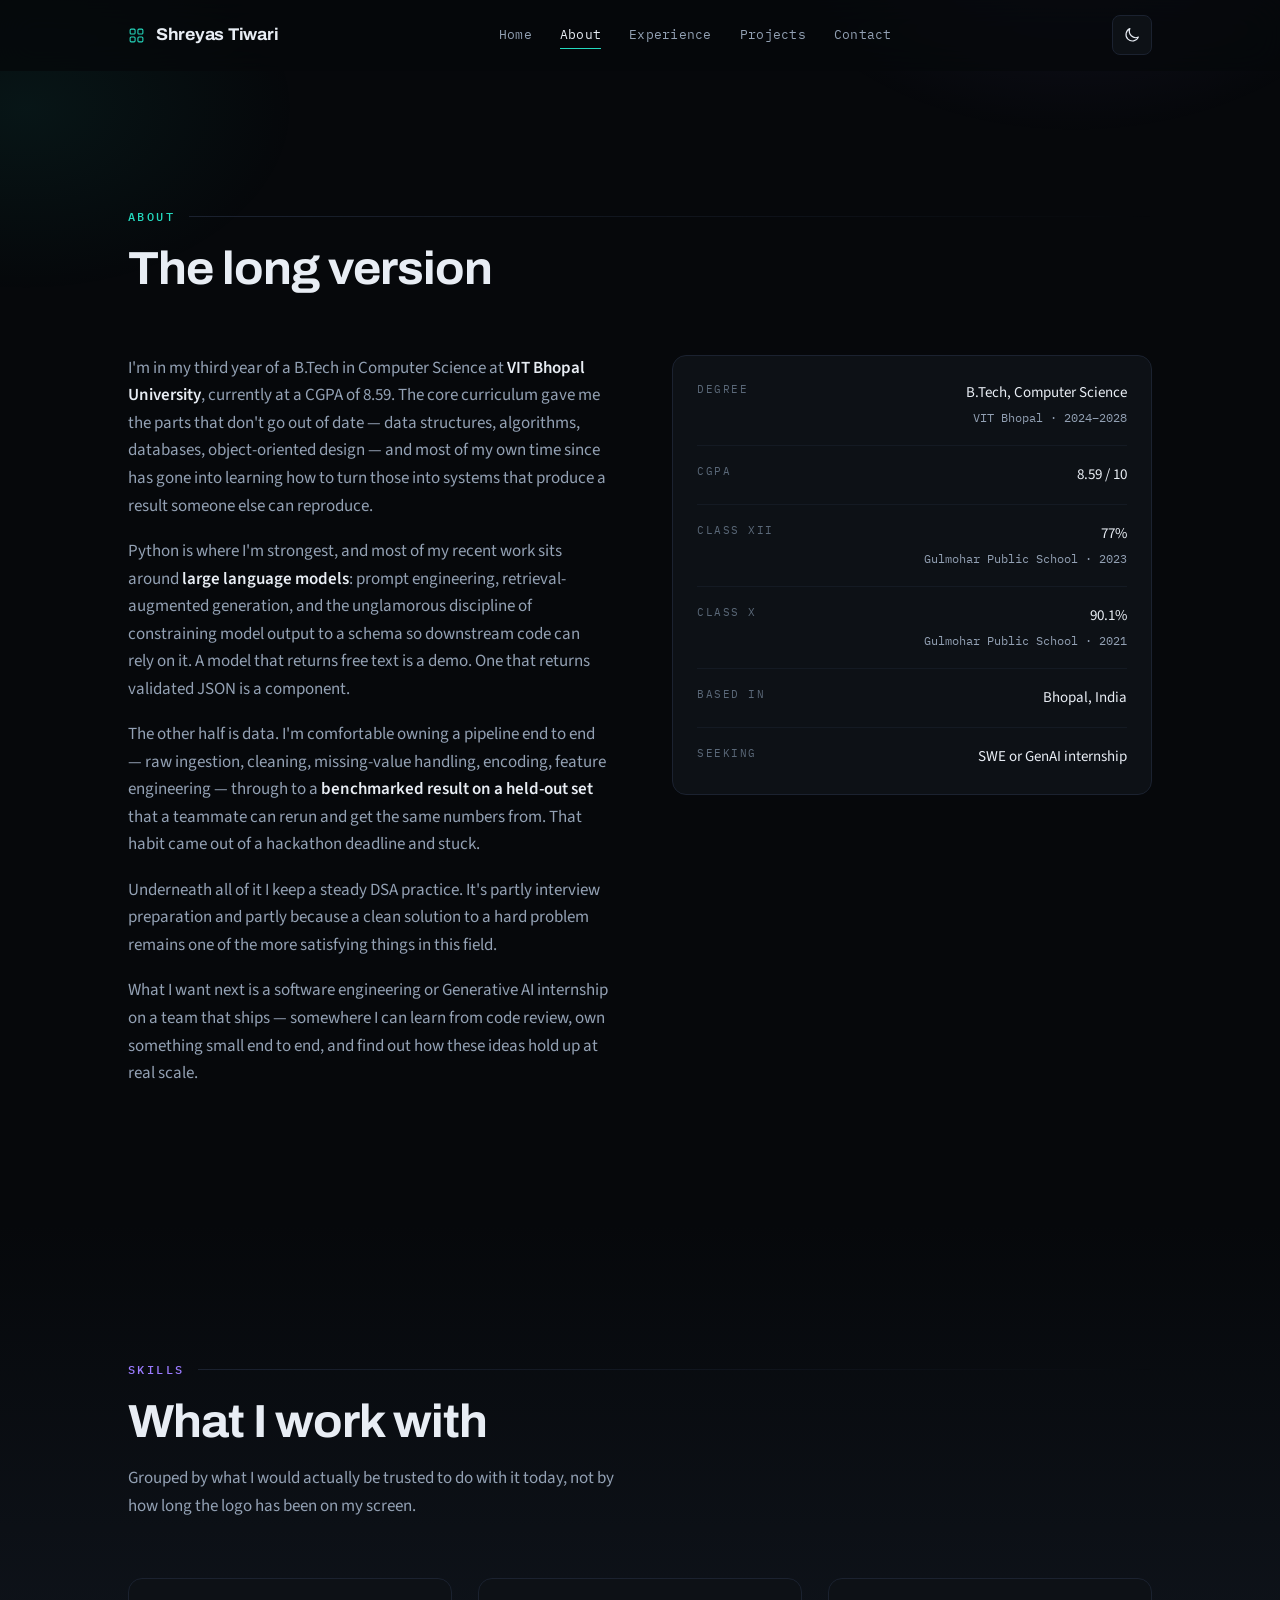
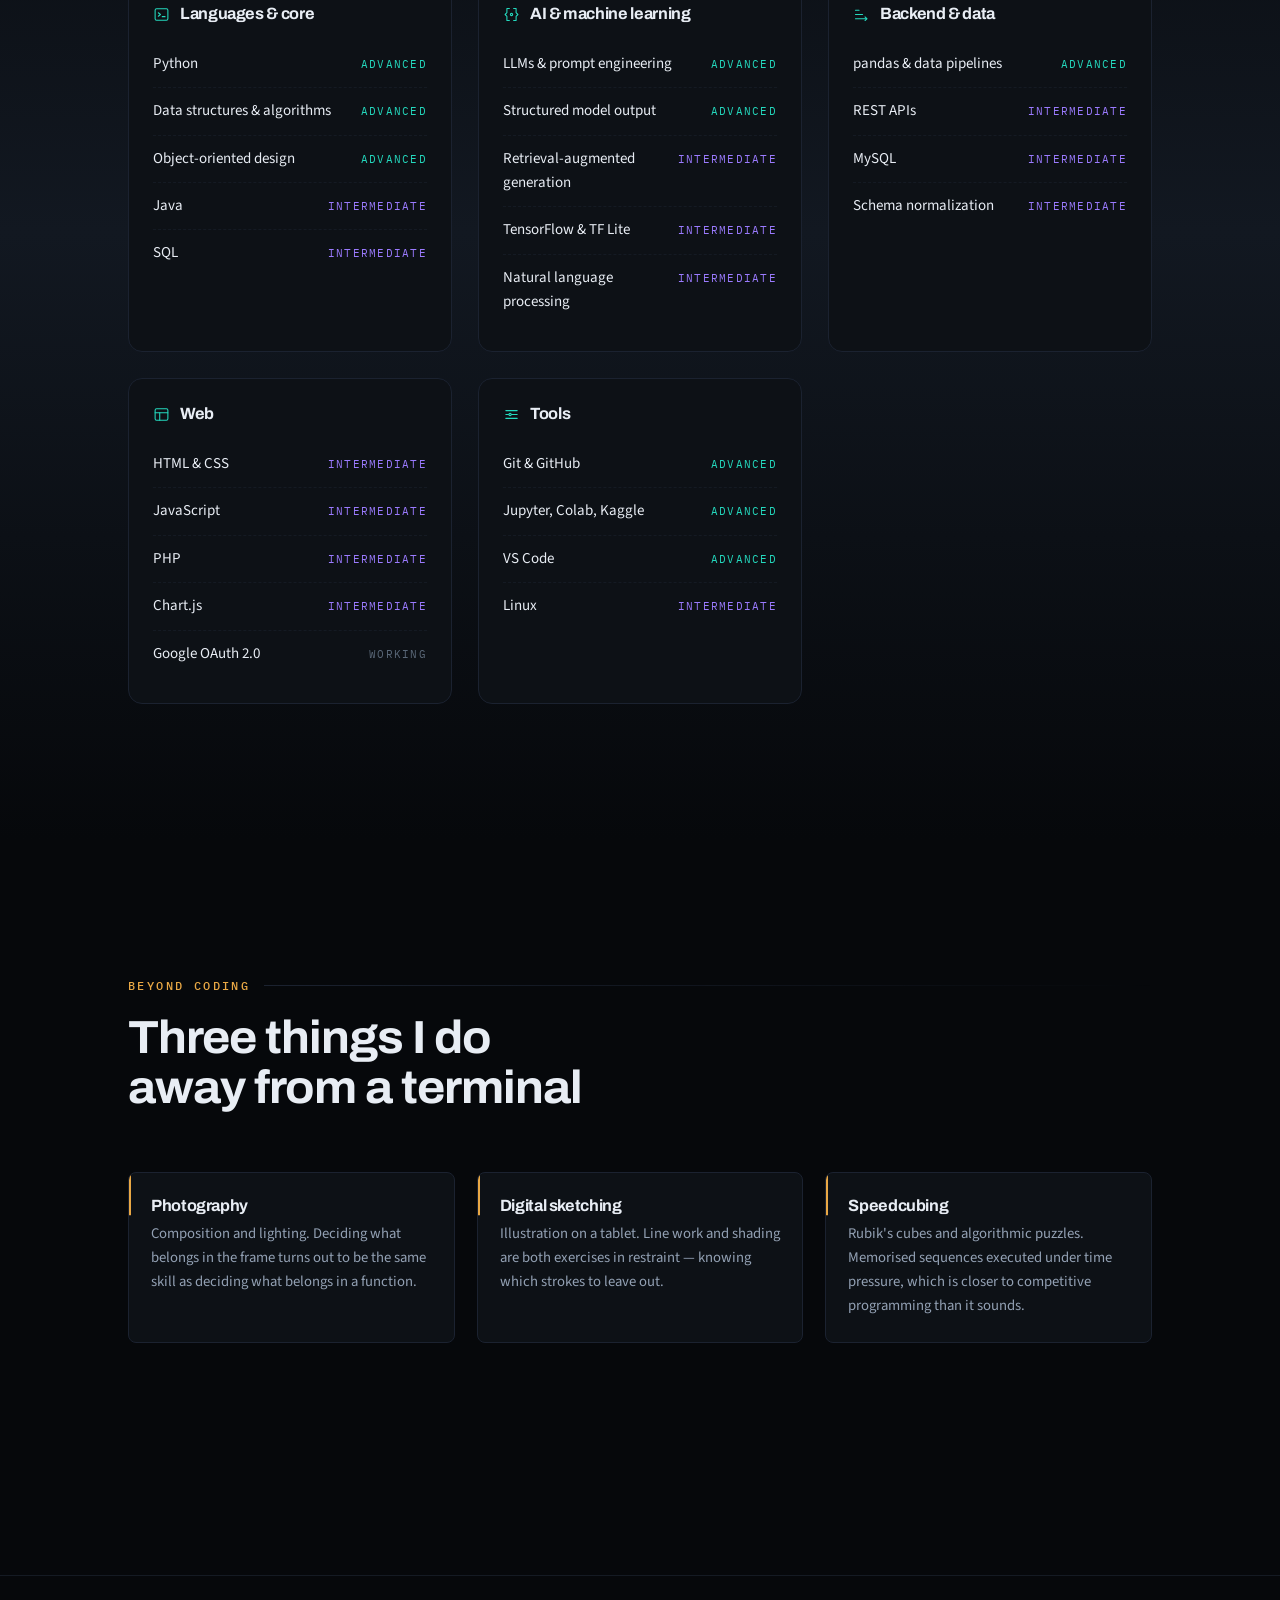
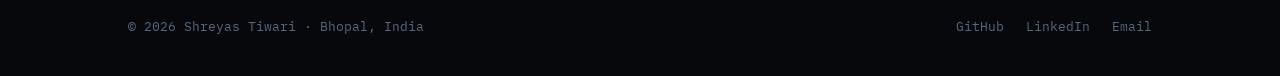
==== about.html @ 002e0f3b "Add files via upload" ====
<!DOCTYPE html>
<html lang="en">
<head>
<meta charset="UTF-8">
<meta name="viewport" content="width=device-width, initial-scale=1.0">
<title>About &mdash; Shreyas Tiwari</title>
<meta name="description" content="Shreyas Tiwari's academic background, technical skills across Python, Generative AI, backend and data work, and the things he does away from a keyboard.">
<meta name="theme-color" content="#06080B">
<script>(function(){try{var t=localStorage.getItem('theme');document.documentElement.setAttribute('data-theme',t==='light'?'light':'dark');}catch(e){document.documentElement.setAttribute('data-theme','dark');}})();</script>
<link rel="preconnect" href="https://fonts.googleapis.com">
<link rel="preconnect" href="https://fonts.gstatic.com" crossorigin>
<link href="https://fonts.googleapis.com/css2?family=Archivo:wdth,wght@75..112,500..700&family=IBM+Plex+Mono:wght@400;500&family=Source+Sans+3:wght@400;600&display=swap" rel="stylesheet">
<link rel="stylesheet" href="style.css">
</head>
<body>
<a class="skip" href="#main">Skip to content</a>
<svg class="sprite" aria-hidden="true" focusable="false">
  <symbol id="sym-mark" viewBox="0 0 24 24"><rect x="3" y="3" width="7" height="7" rx="1.5"/><rect x="14" y="3" width="7" height="7" rx="1.5"/><rect x="3" y="14" width="7" height="7" rx="1.5"/><rect x="14" y="14" width="7" height="7" rx="1.5"/></symbol>
  <symbol id="sym-moon" viewBox="0 0 24 24"><path d="M20.5 14.8A8.6 8.6 0 0 1 9.2 3.5a8.6 8.6 0 1 0 11.3 11.3z"/></symbol>
  <symbol id="sym-sun" viewBox="0 0 24 24"><circle cx="12" cy="12" r="4.2"/><path d="M12 2.6v2.2M12 19.2v2.2M2.6 12h2.2M19.2 12h2.2M5.4 5.4l1.6 1.6M17 17l1.6 1.6M18.6 5.4L17 7M7 17l-1.6 1.6"/></symbol>
  <symbol id="sym-model" viewBox="0 0 24 24"><path d="M9 3.5H5.5v6l-2.5 2.5 2.5 2.5v6H9"/><path d="M15 3.5h3.5v6l2.5 2.5-2.5 2.5v6H15"/><circle cx="12" cy="12" r="1.6"/></symbol>
  <symbol id="sym-pipeline" viewBox="0 0 24 24"><path d="M3.5 6h5"/><path d="M3.5 12h10"/><path d="M3.5 18h16"/><path d="M17 15.5l2.5 2.5-2.5 2.5"/></symbol>
  <symbol id="sym-schema" viewBox="0 0 24 24"><rect x="3" y="4" width="18" height="16" rx="2"/><path d="M3 9.5h18"/><path d="M9.5 9.5V20"/></symbol>
  <symbol id="sym-terminal" viewBox="0 0 24 24"><rect x="3" y="4" width="18" height="16" rx="2"/><path d="M7.5 9.5l3 2.5-3 2.5"/><path d="M13 15h4"/></symbol>
  <symbol id="sym-braces" viewBox="0 0 24 24"><path d="M4 12h4"/><path d="M12 12h8"/><circle cx="10" cy="12" r="1.6"/><path d="M4 6.5h16"/><path d="M4 17.5h16"/></symbol>
</svg>

<header class="site-head">
  <div class="wrap head-inner">
    <a class="brand" href="index.html"><svg class="glyph"><use href="#sym-mark"/></svg>Shreyas Tiwari</a>
    <nav class="site-nav" id="primary-nav" aria-label="Primary">
      <ul class="nav-list">
        <li><a href="index.html">Home</a></li>
        <li><a href="about.html" aria-current="page">About</a></li>
        <li><a href="experience.html">Experience</a></li>
        <li><a href="projects.html">Projects</a></li>
        <li><a href="contact.html">Contact</a></li>
      </ul>
    </nav>
    <div class="head-actions">
      <button class="icon-btn theme-toggle" type="button" aria-label="Switch to light theme" aria-pressed="false">
        <svg class="glyph icon-moon"><use href="#sym-moon"/></svg>
        <svg class="glyph icon-sun"><use href="#sym-sun"/></svg>
      </button>
      <button class="icon-btn nav-toggle" type="button" aria-expanded="false" aria-controls="primary-nav" aria-label="Open menu">
        <span></span><span></span><span></span>
      </button>
    </div>
  </div>
</header>

<main id="main">

  <section class="band">
    <div class="wrap">
      <div class="band-head">
        <p class="eyebrow hero-fade" style="--d: 0.05s">About</p>
        <h2 class="band-title"><span class="line-mask"><span>The long version</span></span></h2>
      </div>

      <div class="prose">
        <div class="hero-fade" style="--d: 0.35s">
          <p>I'm in my third year of a B.Tech in Computer Science at <b>VIT Bhopal University</b>, currently at a CGPA of 8.59. The core curriculum gave me the parts that don't go out of date &mdash; data structures, algorithms, databases, object-oriented design &mdash; and most of my own time since has gone into learning how to turn those into systems that produce a result someone else can reproduce.</p>
          <p>Python is where I'm strongest, and most of my recent work sits around <b>large language models</b>: prompt engineering, retrieval-augmented generation, and the unglamorous discipline of constraining model output to a schema so downstream code can rely on it. A model that returns free text is a demo. One that returns validated JSON is a component.</p>
          <p>The other half is data. I'm comfortable owning a pipeline end to end &mdash; raw ingestion, cleaning, missing-value handling, encoding, feature engineering &mdash; through to a <b>benchmarked result on a held-out set</b> that a teammate can rerun and get the same numbers from. That habit came out of a hackathon deadline and stuck.</p>
          <p>Underneath all of it I keep a steady DSA practice. It's partly interview preparation and partly because a clean solution to a hard problem remains one of the more satisfying things in this field.</p>
          <p>What I want next is a software engineering or Generative AI internship on a team that ships &mdash; somewhere I can learn from code review, own something small end to end, and find out how these ideas hold up at real scale.</p>
        </div>

        <ul class="facts reveal" data-delay="120">
          <li><span class="k">Degree</span><span class="v">B.Tech, Computer Science<small>VIT Bhopal &middot; 2024&ndash;2028</small></span></li>
          <li><span class="k">CGPA</span><span class="v">8.59 / 10</span></li>
          <li><span class="k">Class XII</span><span class="v">77%<small>Gulmohar Public School &middot; 2023</small></span></li>
          <li><span class="k">Class X</span><span class="v">90.1%<small>Gulmohar Public School &middot; 2021</small></span></li>
          <li><span class="k">Based in</span><span class="v">Bhopal, India</span></li>
          <li><span class="k">Seeking</span><span class="v">SWE or GenAI internship</span></li>
        </ul>
      </div>
    </div>
  </section>

  <section class="band-alt">
    <div class="wrap">
      <div class="band-head reveal">
        <p class="eyebrow eyebrow--pulse">Skills</p>
        <h2 class="band-title">What I work with</h2>
        <p class="band-sub">Grouped by what I would actually be trusted to do with it today, not by how long the logo has been on my screen.</p>
      </div>

      <div class="skill-set">
        <div class="skill-col reveal">
          <h3><svg class="glyph"><use href="#sym-terminal"/></svg>Languages &amp; core</h3>
          <ul>
            <li>Python <span class="level">Advanced</span></li>
            <li>Data structures &amp; algorithms <span class="level">Advanced</span></li>
            <li>Object-oriented design <span class="level">Advanced</span></li>
            <li>Java <span class="level level-mid">Intermediate</span></li>
            <li>SQL <span class="level level-mid">Intermediate</span></li>
          </ul>
        </div>

        <div class="skill-col reveal" data-delay="90">
          <h3><svg class="glyph"><use href="#sym-model"/></svg>AI &amp; machine learning</h3>
          <ul>
            <li>LLMs &amp; prompt engineering <span class="level">Advanced</span></li>
            <li>Structured model output <span class="level">Advanced</span></li>
            <li>Retrieval-augmented generation <span class="level level-mid">Intermediate</span></li>
            <li>TensorFlow &amp; TF Lite <span class="level level-mid">Intermediate</span></li>
            <li>Natural language processing <span class="level level-mid">Intermediate</span></li>
          </ul>
        </div>

        <div class="skill-col reveal" data-delay="180">
          <h3><svg class="glyph"><use href="#sym-pipeline"/></svg>Backend &amp; data</h3>
          <ul>
            <li>pandas &amp; data pipelines <span class="level">Advanced</span></li>
            <li>REST APIs <span class="level level-mid">Intermediate</span></li>
            <li>MySQL <span class="level level-mid">Intermediate</span></li>
            <li>Schema normalization <span class="level level-mid">Intermediate</span></li>
          </ul>
        </div>

        <div class="skill-col reveal" data-delay="270">
          <h3><svg class="glyph"><use href="#sym-schema"/></svg>Web</h3>
          <ul>
            <li>HTML &amp; CSS <span class="level level-mid">Intermediate</span></li>
            <li>JavaScript <span class="level level-mid">Intermediate</span></li>
            <li>PHP <span class="level level-mid">Intermediate</span></li>
            <li>Chart.js <span class="level level-mid">Intermediate</span></li>
            <li>Google OAuth 2.0 <span class="level level-low">Working</span></li>
          </ul>
        </div>

        <div class="skill-col reveal" data-delay="360">
          <h3><svg class="glyph"><use href="#sym-braces"/></svg>Tools</h3>
          <ul>
            <li>Git &amp; GitHub <span class="level">Advanced</span></li>
            <li>Jupyter, Colab, Kaggle <span class="level">Advanced</span></li>
            <li>VS Code <span class="level">Advanced</span></li>
            <li>Linux <span class="level level-mid">Intermediate</span></li>
          </ul>
        </div>
      </div>
    </div>
  </section>

  <section class="band">
    <div class="wrap">
      <div class="band-head reveal">
        <p class="eyebrow eyebrow--ember">Beyond coding</p>
        <h2 class="band-title">Three things I do<br>away from a terminal</h2>
      </div>

      <div class="interests">
        <div class="interest reveal">
          <h3>Photography</h3>
          <p>Composition and lighting. Deciding what belongs in the frame turns out to be the same skill as deciding what belongs in a function.</p>
        </div>
        <div class="interest reveal" data-delay="80">
          <h3>Digital sketching</h3>
          <p>Illustration on a tablet. Line work and shading are both exercises in restraint &mdash; knowing which strokes to leave out.</p>
        </div>
        <div class="interest reveal" data-delay="160">
          <h3>Speedcubing</h3>
          <p>Rubik's cubes and algorithmic puzzles. Memorised sequences executed under time pressure, which is closer to competitive programming than it sounds.</p>
        </div>
      </div>
    </div>
  </section>

</main>

<footer class="site-foot">
  <div class="wrap foot-inner">
    <p>&copy; <span data-year>2026</span> Shreyas Tiwari &middot; Bhopal, India</p>
    <div class="foot-links">
      <a href="https://github.com/Shreyas310805" target="_blank" rel="noopener">GitHub</a>
      <a href="https://www.linkedin.com/in/shreyas-tiwari-ba2aa6340" target="_blank" rel="noopener">LinkedIn</a>
      <a href="mailto:shreyastiwari0531@gmail.com">Email</a>
    </div>
  </div>
</footer>

<script src="script.js"></script>
</body>
</html>
---- style.css ----
/* ============================================================
   Shreyas Tiwari — portfolio
   Type:  Archivo (display) / Source Sans 3 (body) / IBM Plex Mono (utility)
   Theme: dark by default, light via [data-theme="light"]
   ============================================================ */

:root,
[data-theme="dark"] {
  color-scheme: dark;

  --ink: #06080B;
  --surface: #0D1116;
  --surface-2: #121821;
  --line: #1B2230;
  --line-soft: #141A23;
  --mist: #93A1B4;
  --dim: #5A6878;
  --paper: #E8EDF4;

  --signal: #24D9BE;
  --pulse: #9B7BFF;
  --ember: #E9A845;

  --on-signal: #03110E;
  --head-bg: rgba(6, 8, 11, 0.76);
  --head-bg-solid: rgba(6, 8, 11, 0.93);
  --chip-bg: rgba(6, 8, 11, 0.5);
  --glow-a: rgba(155, 123, 255, 0.10);
  --glow-b: rgba(36, 217, 190, 0.065);
  --sheen: rgba(255, 255, 255, 0.42);
}

[data-theme="light"] {
  color-scheme: light;

  --ink: #F6F7F9;
  --surface: #FFFFFF;
  --surface-2: #EFF2F6;
  --line: #DCE1E9;
  --line-soft: #E7EBF1;
  --mist: #515C6B;
  --dim: #8B94A2;
  --paper: #0E141B;

  --signal: #0B8E7B;
  --pulse: #6242C9;
  --ember: #A8681A;

  --on-signal: #FFFFFF;
  --head-bg: rgba(246, 247, 249, 0.78);
  --head-bg-solid: rgba(246, 247, 249, 0.95);
  --chip-bg: rgba(255, 255, 255, 0.7);
  --glow-a: rgba(98, 66, 201, 0.055);
  --glow-b: rgba(11, 142, 123, 0.045);
  --sheen: rgba(255, 255, 255, 0.55);
}

:root {
  --display: 'Archivo', 'Helvetica Neue', Arial, sans-serif;
  --body: 'Source Sans 3', 'Segoe UI', system-ui, sans-serif;
  --mono: 'IBM Plex Mono', 'SF Mono', Consolas, monospace;

  --wrap: 1120px;
  --gutter: clamp(20px, 5vw, 48px);
  --radius: 14px;
  --radius-sm: 8px;
  --pad-block: clamp(76px, 11vw, 136px);
  --ease: cubic-bezier(0.22, 1, 0.36, 1);
  --ease-soft: cubic-bezier(0.4, 0, 0.2, 1);
}

*,
*::before,
*::after { box-sizing: border-box; }

html {
  scroll-behavior: smooth;
  -webkit-text-size-adjust: 100%;
}

body {
  margin: 0;
  background: var(--ink);
  color: var(--paper);
  font-family: var(--body);
  font-size: 17px;
  line-height: 1.62;
  -webkit-font-smoothing: antialiased;
  overflow-x: hidden;
  transition: background 0.5s var(--ease-soft), color 0.5s var(--ease-soft);
}

body::before {
  content: "";
  position: fixed;
  inset: 0;
  pointer-events: none;
  z-index: 0;
  background:
    radial-gradient(58ch 40ch at 84% -10%, var(--glow-a), transparent 70%),
    radial-gradient(50ch 34ch at 2% 12%, var(--glow-b), transparent 68%);
}

img { max-width: 100%; display: block; }
a { color: inherit; text-decoration: none; }
p { margin: 0; }
ul, ol { margin: 0; padding: 0; list-style: none; }

h1, h2, h3, h4 {
  font-family: var(--display);
  font-weight: 700;
  line-height: 1.08;
  letter-spacing: -0.022em;
  margin: 0;
}

:focus-visible {
  outline: 2px solid var(--signal);
  outline-offset: 3px;
  border-radius: 4px;
}

.sprite { position: absolute; width: 0; height: 0; overflow: hidden; }

.glyph {
  width: 1em;
  height: 1em;
  fill: none;
  stroke: currentColor;
  stroke-width: 1.5;
  stroke-linecap: round;
  stroke-linejoin: round;
  flex: none;
}

.wrap {
  width: 100%;
  max-width: var(--wrap);
  margin-inline: auto;
  padding-inline: var(--gutter);
  position: relative;
  z-index: 1;
}

.skip {
  position: absolute;
  left: -9999px;
  top: 0;
  background: var(--signal);
  color: var(--on-signal);
  padding: 10px 18px;
  font-family: var(--mono);
  font-size: 13px;
  z-index: 99;
}
.skip:focus { left: 12px; top: 12px; }

/* ---------- eyebrow ---------- */

.eyebrow {
  font-family: var(--mono);
  font-size: 12px;
  font-weight: 500;
  letter-spacing: 0.2em;
  text-transform: uppercase;
  color: var(--signal);
  display: flex;
  align-items: center;
  gap: 14px;
}

.eyebrow::after {
  content: "";
  height: 1px;
  flex: 1;
  background: linear-gradient(90deg, var(--line), transparent);
  transform: scaleX(0);
  transform-origin: left;
  transition: transform 1.1s var(--ease) 0.15s;
}

.seen .eyebrow::after,
.ready .eyebrow::after { transform: scaleX(1); }

.eyebrow--pulse { color: var(--pulse); }
.eyebrow--ember { color: var(--ember); }

/* ---------- header ---------- */

.site-head {
  position: sticky;
  top: 0;
  z-index: 40;
  background: var(--head-bg);
  backdrop-filter: blur(16px);
  border-bottom: 1px solid transparent;
  transition: border-color 0.45s var(--ease-soft), background 0.45s var(--ease-soft);
}

.head-stuck {
  border-bottom-color: var(--line-soft);
  background: var(--head-bg-solid);
}

.head-inner {
  display: flex;
  align-items: center;
  justify-content: space-between;
  min-height: 70px;
  gap: 18px;
}

.brand {
  font-family: var(--display);
  font-weight: 700;
  font-size: 17px;
  font-stretch: 104%;
  letter-spacing: -0.015em;
  display: flex;
  align-items: center;
  gap: 11px;
}

.brand .glyph {
  width: 17px;
  height: 17px;
  color: var(--signal);
  transition: transform 0.7s var(--ease);
}

.brand:hover .glyph { transform: rotate(90deg); }

.head-actions { display: flex; align-items: center; gap: 10px; }

.nav-list { display: flex; align-items: center; gap: 2px; }

.nav-list a {
  position: relative;
  font-family: var(--mono);
  font-size: 13px;
  letter-spacing: 0.02em;
  color: var(--mist);
  padding: 10px 13px;
  border-radius: var(--radius-sm);
  transition: color 0.25s var(--ease-soft);
}

.nav-list a::after {
  content: "";
  position: absolute;
  left: 13px;
  right: 13px;
  bottom: 4px;
  height: 1px;
  background: var(--signal);
  transform: scaleX(0);
  transform-origin: right;
  transition: transform 0.4s var(--ease);
}

.nav-list a:hover { color: var(--paper); }
.nav-list a:hover::after { transform: scaleX(1); transform-origin: left; }
.nav-list a[aria-current="page"] { color: var(--paper); }
.nav-list a[aria-current="page"]::after { transform: scaleX(1); }

.icon-btn {
  position: relative;
  width: 40px;
  height: 40px;
  border: 1px solid var(--line);
  border-radius: var(--radius-sm);
  background: var(--surface);
  color: var(--paper);
  cursor: pointer;
  padding: 0;
  display: grid;
  place-items: center;
  transition: border-color 0.3s var(--ease-soft), background 0.3s var(--ease-soft);
}

.icon-btn:hover { border-color: var(--signal); background: var(--surface-2); }

.theme-toggle .glyph {
  position: absolute;
  width: 18px;
  height: 18px;
  transition: opacity 0.35s var(--ease-soft), transform 0.55s var(--ease);
}

.icon-sun { opacity: 0; transform: rotate(-80deg) scale(0.5); }
.icon-moon { opacity: 1; transform: none; }
[data-theme="light"] .icon-sun { opacity: 1; transform: none; }
[data-theme="light"] .icon-moon { opacity: 0; transform: rotate(80deg) scale(0.5); }

.nav-toggle { display: none; }
.nav-toggle span {
  display: block;
  width: 17px;
  height: 1.5px;
  background: var(--paper);
  margin: 3.5px auto;
  transition: transform 0.35s var(--ease), opacity 0.2s linear;
}

.nav-open .nav-toggle span:nth-child(1) { transform: translateY(5px) rotate(45deg); }
.nav-open .nav-toggle span:nth-child(2) { opacity: 0; }
.nav-open .nav-toggle span:nth-child(3) { transform: translateY(-5px) rotate(-45deg); }

/* ---------- hero ---------- */

.hero {
  padding-top: clamp(52px, 8vw, 96px);
  padding-bottom: clamp(50px, 8vw, 88px);
}

.hero-grid {
  display: grid;
  grid-template-columns: minmax(0, 1.45fr) minmax(0, 0.95fr);
  gap: clamp(34px, 6vw, 76px);
  align-items: center;
}

.hero-name {
  font-size: clamp(3rem, 9.5vw, 5.9rem);
  font-stretch: 110%;
  letter-spacing: -0.038em;
  margin: 20px 0 0;
}

.line-mask {
  display: block;
  overflow: hidden;
  padding-bottom: 0.05em;
}

.line-mask > span {
  display: block;
  transform: translateY(105%);
  transition: transform 1s var(--ease);
}

.ready .line-mask > span { transform: translateY(0); }
.ready .line-mask:nth-of-type(2) > span { transition-delay: 0.1s; }

.surname > span { color: var(--mist); }

.role-line {
  display: flex;
  flex-wrap: wrap;
  align-items: center;
  gap: 12px;
  margin-top: 22px;
  font-family: var(--mono);
  font-size: 13px;
  font-weight: 500;
  letter-spacing: 0.06em;
  text-transform: uppercase;
  color: var(--mist);
}

.role-line li { display: flex; align-items: center; gap: 12px; }
.role-line li + li::before {
  content: "";
  width: 14px;
  height: 1px;
  background: var(--line);
}
.role-line li:first-child { color: var(--signal); }
.role-line li:nth-child(2) { color: var(--pulse); }

.hero-copy {
  color: var(--mist);
  max-width: 54ch;
  margin-top: 24px;
}

.hero-copy strong { color: var(--paper); font-weight: 600; }

.cta-row { display: flex; flex-wrap: wrap; gap: 14px; margin-top: 34px; }

.btn {
  position: relative;
  font-family: var(--mono);
  font-size: 13.5px;
  font-weight: 500;
  letter-spacing: 0.02em;
  padding: 14px 26px;
  border-radius: 999px;
  border: 1px solid transparent;
  cursor: pointer;
  display: inline-flex;
  align-items: center;
  gap: 10px;
  overflow: hidden;
  transition: transform 0.3s var(--ease), box-shadow 0.3s var(--ease), border-color 0.3s var(--ease), color 0.3s var(--ease);
}

.btn .glyph { width: 16px; height: 16px; transition: transform 0.4s var(--ease); }
.btn:hover .glyph { transform: translateX(4px); }

.btn-solid { background: var(--signal); color: var(--on-signal); font-weight: 600; }

.btn-solid::before {
  content: "";
  position: absolute;
  inset: 0;
  background: linear-gradient(105deg, transparent 35%, var(--sheen) 50%, transparent 65%);
  transform: translateX(-110%);
  transition: transform 0.75s var(--ease);
}

.btn-solid:hover {
  transform: translateY(-2px);
  box-shadow: 0 12px 30px color-mix(in srgb, var(--signal) 30%, transparent);
}

.btn-solid:hover::before { transform: translateX(110%); }

.btn-ghost { border-color: var(--line); color: var(--paper); background: transparent; }
.btn-ghost:hover { transform: translateY(-2px); border-color: var(--pulse); color: var(--pulse); }

/* ---------- benchmark panel (hero signature) ---------- */

.bench {
  margin: 0;
  border: 1px solid var(--line);
  border-radius: var(--radius);
  background: var(--surface);
  padding: 24px 24px 20px;
  opacity: 0;
  transform: translateY(18px);
}

.ready .bench {
  opacity: 1;
  transform: none;
  transition: opacity 0.9s var(--ease) 0.35s, transform 0.9s var(--ease) 0.35s, border-color 0.4s var(--ease-soft);
}

.bench:hover { border-color: color-mix(in srgb, var(--signal) 30%, var(--line)); }

.bench-head {
  display: flex;
  align-items: baseline;
  justify-content: space-between;
  gap: 12px;
  padding-bottom: 18px;
  border-bottom: 1px solid var(--line-soft);
}

.bench-model {
  font-family: var(--display);
  font-weight: 700;
  font-size: 1.02rem;
  letter-spacing: -0.015em;
}

.bench-scope {
  font-family: var(--mono);
  font-size: 10.5px;
  letter-spacing: 0.14em;
  text-transform: uppercase;
  color: var(--dim);
}

.bench-group { padding-top: 18px; }

.bench-label {
  font-family: var(--mono);
  font-size: 10.5px;
  letter-spacing: 0.18em;
  text-transform: uppercase;
  color: var(--ember);
  margin-bottom: 13px;
}

.bar { margin-bottom: 15px; }
.bar:last-child { margin-bottom: 0; }

.bar-top {
  display: flex;
  align-items: baseline;
  justify-content: space-between;
  gap: 12px;
  margin-bottom: 7px;
}

.bar-name { font-size: 0.88rem; color: var(--mist); }

.bar-val {
  font-family: var(--display);
  font-weight: 600;
  font-size: 0.95rem;
  font-variant-numeric: tabular-nums;
  color: var(--paper);
}

.bar-val em { font-style: normal; font-size: 0.78em; color: var(--dim); margin-left: 1px; }

.bar-track {
  height: 5px;
  border-radius: 999px;
  background: var(--surface-2);
  overflow: hidden;
}

[data-theme="light"] .bar-track { background: var(--line-soft); }

.bar-fill {
  display: block;
  height: 100%;
  width: 0;
  border-radius: 999px;
  background: var(--dim);
  transition: width 1.3s var(--ease) var(--bar-delay, 0.5s);
}

.ready .bar-fill { width: calc(var(--pct) * 1%); }

.bar-strong .bar-fill { background: linear-gradient(90deg, var(--signal), color-mix(in srgb, var(--signal) 55%, var(--pulse))); }
.bar-strong .bar-name { color: var(--paper); }

.bench-foot {
  margin-top: 20px;
  padding-top: 16px;
  border-top: 1px solid var(--line-soft);
  font-size: 0.8rem;
  color: var(--dim);
}

/* ---------- at a glance strip ---------- */

.strip {
  border-top: 1px solid var(--line-soft);
  border-bottom: 1px solid var(--line-soft);
  padding-block: clamp(32px, 5vw, 48px);
}

.glance { display: grid; grid-template-columns: repeat(3, 1fr); gap: clamp(22px, 4vw, 52px); }

.glance li { display: flex; flex-direction: column; gap: 9px; }

.glance-key {
  font-family: var(--mono);
  font-size: 11px;
  letter-spacing: 0.2em;
  text-transform: uppercase;
  color: var(--ember);
}

.glance-val { color: var(--mist); font-size: 0.95rem; line-height: 1.5; }
.glance-val b { color: var(--paper); font-weight: 600; }

/* ---------- bands ---------- */

.band { padding-block: var(--pad-block); }
.band-alt { padding-block: var(--pad-block); background: linear-gradient(180deg, transparent, var(--surface-2), transparent); }
.band-head { margin-bottom: clamp(34px, 5vw, 58px); }
.band-title { font-size: clamp(2rem, 4.6vw, 2.9rem); font-stretch: 104%; margin-top: 18px; }
.band-sub { color: var(--mist); max-width: 64ch; margin-top: 18px; }

/* ---------- cards ---------- */

.card-grid {
  display: grid;
  grid-template-columns: repeat(auto-fill, minmax(310px, 1fr));
  gap: clamp(16px, 2.4vw, 24px);
}

.card {
  position: relative;
  background: var(--surface);
  border: 1px solid var(--line);
  border-radius: var(--radius);
  padding: 28px 26px 24px;
  display: flex;
  flex-direction: column;
  gap: 14px;
  overflow: hidden;
  transition: transform 0.4s var(--ease), border-color 0.4s var(--ease), background 0.4s var(--ease), box-shadow 0.4s var(--ease);
}

.card::before {
  content: "";
  position: absolute;
  top: 0;
  left: 0;
  right: 0;
  height: 2px;
  background: var(--accent, var(--signal));
  transform: scaleX(0);
  transform-origin: left;
  transition: transform 0.55s var(--ease);
}

.card::after {
  content: "";
  position: absolute;
  inset: 0;
  pointer-events: none;
  background: radial-gradient(26ch 18ch at 100% 0%, color-mix(in srgb, var(--accent, var(--signal)) 9%, transparent), transparent 70%);
  opacity: 0;
  transition: opacity 0.5s var(--ease-soft);
}

.card:hover {
  transform: translateY(-6px);
  border-color: color-mix(in srgb, var(--accent, var(--signal)) 42%, var(--line));
  background: var(--surface-2);
}

[data-theme="light"] .card:hover {
  background: var(--surface);
  box-shadow: 0 16px 40px rgba(14, 20, 27, 0.09);
}

.card:hover::before { transform: scaleX(1); }
.card:hover::after { opacity: 1; }

.card-kind {
  font-family: var(--mono);
  font-size: 10.5px;
  font-weight: 500;
  letter-spacing: 0.18em;
  text-transform: uppercase;
  color: var(--accent, var(--signal));
  display: flex;
  align-items: center;
  gap: 9px;
}

.card-kind .glyph { width: 17px; height: 17px; transition: transform 0.55s var(--ease); }
.card:hover .card-kind .glyph { transform: rotate(-90deg) scale(1.06); }

.card h3 { font-size: 1.28rem; }

.card p:not([class]) {
  color: var(--mist);
  font-size: 0.95rem;
  flex: 1;
}

.card-stat {
  font-family: var(--mono);
  font-size: 12px;
  color: var(--paper);
  background: color-mix(in srgb, var(--accent, var(--signal)) 12%, transparent);
  border: 1px solid color-mix(in srgb, var(--accent, var(--signal)) 30%, transparent);
  border-radius: var(--radius-sm);
  padding: 9px 13px;
}

.tags { display: flex; flex-wrap: wrap; gap: 7px; }

.tags span {
  font-family: var(--mono);
  font-size: 11px;
  color: var(--mist);
  border: 1px solid var(--line);
  border-radius: 999px;
  padding: 4px 11px;
  background: var(--chip-bg);
  transition: border-color 0.3s var(--ease-soft);
}

.card:hover .tags span { border-color: color-mix(in srgb, var(--accent, var(--signal)) 24%, var(--line)); }

.card-links {
  display: flex;
  gap: 20px;
  padding-top: 6px;
  border-top: 1px solid var(--line-soft);
  margin-top: 4px;
}

.card-links a {
  font-family: var(--mono);
  font-size: 12.5px;
  color: var(--mist);
  padding-top: 14px;
  display: inline-flex;
  align-items: center;
  gap: 7px;
  transition: color 0.25s var(--ease-soft);
}

.card-links a .glyph { width: 14px; height: 14px; transition: transform 0.35s var(--ease); }
.card-links a:hover { color: var(--accent, var(--signal)); }
.card-links a:hover .glyph { transform: translate(2px, -2px); }

.tail { margin-top: 44px; display: flex; justify-content: center; }

/* ---------- prose + facts ---------- */

.prose {
  display: grid;
  grid-template-columns: minmax(0, 1fr) minmax(0, 1fr);
  gap: clamp(28px, 5vw, 64px);
  align-items: start;
}

.prose p { color: var(--mist); }
.prose p + p { margin-top: 18px; }
.prose b { color: var(--paper); font-weight: 600; }

.facts {
  border: 1px solid var(--line);
  border-radius: var(--radius);
  background: var(--surface);
  padding: 8px 24px;
}

.facts li {
  display: flex;
  justify-content: space-between;
  gap: 20px;
  padding: 17px 0;
  border-bottom: 1px solid var(--line-soft);
  font-size: 0.94rem;
}

.facts li:last-child { border-bottom: 0; }

.facts .k {
  font-family: var(--mono);
  font-size: 11px;
  letter-spacing: 0.14em;
  text-transform: uppercase;
  color: var(--dim);
  white-space: nowrap;
}

.facts .v { text-align: right; color: var(--paper); }

.facts .v small {
  display: block;
  color: var(--mist);
  font-size: 12px;
  font-family: var(--mono);
  margin-top: 3px;
}

/* ---------- skills ---------- */

.skill-set { display: grid; grid-template-columns: repeat(auto-fit, minmax(250px, 1fr)); gap: clamp(18px, 2.6vw, 26px); }

.skill-col {
  border: 1px solid var(--line);
  border-radius: var(--radius);
  padding: 26px 24px;
  background: var(--surface);
  transition: border-color 0.4s var(--ease-soft), transform 0.4s var(--ease);
}

.skill-col:hover { border-color: color-mix(in srgb, var(--signal) 26%, var(--line)); transform: translateY(-3px); }

.skill-col h3 { font-size: 1.02rem; margin-bottom: 18px; display: flex; align-items: center; gap: 10px; }
.skill-col h3 .glyph { width: 17px; height: 17px; color: var(--signal); }

.skill-col li {
  display: flex;
  align-items: baseline;
  justify-content: space-between;
  gap: 14px;
  padding: 11px 0;
  border-bottom: 1px dashed var(--line-soft);
  font-size: 0.94rem;
}

.skill-col li:last-child { border-bottom: 0; }

.level {
  font-family: var(--mono);
  font-size: 10.5px;
  letter-spacing: 0.12em;
  text-transform: uppercase;
  color: var(--signal);
  white-space: nowrap;
}

.level-mid { color: var(--pulse); }
.level-low { color: var(--dim); }

/* ---------- interests ---------- */

.interests { display: grid; grid-template-columns: repeat(auto-fit, minmax(240px, 1fr)); gap: clamp(16px, 2.4vw, 22px); }

.interest {
  position: relative;
  border: 1px solid var(--line);
  border-radius: var(--radius-sm);
  padding: 24px 22px;
  background: var(--surface);
  overflow: hidden;
  transition: transform 0.4s var(--ease), background 0.4s var(--ease-soft);
}

.interest::before {
  content: "";
  position: absolute;
  left: 0;
  top: 0;
  bottom: 0;
  width: 2px;
  background: var(--ember);
  transform: scaleY(0.25);
  transform-origin: top;
  transition: transform 0.55s var(--ease);
}

.interest:hover { transform: translateY(-5px); background: var(--surface-2); }
.interest:hover::before { transform: scaleY(1); }

.interest h3 { font-size: 1.02rem; margin-bottom: 8px; }
.interest p { color: var(--mist); font-size: 0.92rem; }

/* ---------- timeline ---------- */

.timeline { position: relative; padding-left: clamp(26px, 4vw, 40px); }

.timeline::before {
  content: "";
  position: absolute;
  left: 5px;
  top: 10px;
  bottom: 10px;
  width: 1px;
  background: var(--line);
}

.timeline::after {
  content: "";
  position: absolute;
  left: 5px;
  top: 10px;
  bottom: 10px;
  width: 1px;
  background: linear-gradient(180deg, var(--signal), var(--pulse));
  transform: scaleY(var(--progress, 0));
  transform-origin: top;
  transition: transform 0.25s linear;
}

.tl-item { position: relative; padding-bottom: clamp(36px, 5vw, 54px); }
.tl-item:last-child { padding-bottom: 0; }

.tl-item::before {
  content: "";
  position: absolute;
  left: calc(-1 * clamp(26px, 4vw, 40px));
  top: 10px;
  width: 11px;
  height: 11px;
  border-radius: 3px;
  background: var(--ink);
  border: 1px solid var(--signal);
  transition: box-shadow 0.45s var(--ease), background 0.45s var(--ease), transform 0.45s var(--ease);
}

.tl-item:hover::before {
  background: var(--signal);
  box-shadow: 0 0 18px color-mix(in srgb, var(--signal) 55%, transparent);
  transform: rotate(45deg) scale(1.12);
}

.tl-date {
  font-family: var(--mono);
  font-size: 11px;
  letter-spacing: 0.16em;
  text-transform: uppercase;
  color: var(--ember);
}

.tl-item h3 { font-size: 1.28rem; margin: 12px 0 6px; }
.tl-org { font-family: var(--mono); font-size: 12.5px; color: var(--pulse); }

.tl-points { margin-top: 16px; max-width: 70ch; }

.tl-points li {
  position: relative;
  color: var(--mist);
  font-size: 0.96rem;
  padding-left: 22px;
  margin-bottom: 11px;
}

.tl-points li:last-child { margin-bottom: 0; }

.tl-points li::before {
  content: "";
  position: absolute;
  left: 0;
  top: 0.62em;
  width: 7px;
  height: 1px;
  background: var(--dim);
  transition: width 0.4s var(--ease), background 0.4s var(--ease);
}

.tl-item:hover .tl-points li::before { width: 13px; background: var(--signal); }

.tl-points b { color: var(--paper); font-weight: 600; }

.tl-flag {
  display: inline-block;
  font-family: var(--mono);
  font-size: 10px;
  letter-spacing: 0.14em;
  text-transform: uppercase;
  color: var(--ink);
  background: var(--ember);
  border-radius: 999px;
  padding: 3px 11px;
  margin-left: 10px;
  vertical-align: 3px;
}

[data-theme="light"] .tl-flag { color: #FFFFFF; }

/* ---------- contact ---------- */

.contact-grid {
  display: grid;
  grid-template-columns: minmax(0, 1.15fr) minmax(0, 0.85fr);
  gap: clamp(30px, 5vw, 60px);
  align-items: start;
}

.field { display: flex; flex-direction: column; gap: 9px; margin-bottom: 22px; }

.field label {
  font-family: var(--mono);
  font-size: 11px;
  letter-spacing: 0.16em;
  text-transform: uppercase;
  color: var(--mist);
}

.field input,
.field textarea {
  font-family: var(--body);
  font-size: 1rem;
  color: var(--paper);
  background: var(--surface);
  border: 1px solid var(--line);
  border-radius: var(--radius-sm);
  padding: 14px 16px;
  transition: border-color 0.3s var(--ease-soft), background 0.3s var(--ease-soft), box-shadow 0.3s var(--ease-soft);
  resize: vertical;
}

.field input::placeholder,
.field textarea::placeholder { color: var(--dim); }

.field input:focus,
.field textarea:focus {
  border-color: var(--signal);
  box-shadow: 0 0 0 3px color-mix(in srgb, var(--signal) 15%, transparent);
  outline: none;
}

.form-hint { font-size: 0.85rem; color: var(--dim); margin-bottom: 20px; }

.form-note {
  font-family: var(--mono);
  font-size: 12.5px;
  margin-top: 18px;
  min-height: 20px;
  color: var(--signal);
  opacity: 0;
  transform: translateY(-4px);
  transition: opacity 0.4s var(--ease), transform 0.4s var(--ease);
}

.form-note.show { opacity: 1; transform: none; }
.form-note.bad { color: #E0574F; }
[data-theme="dark"] .form-note.bad { color: #FF8A8A; }

.reach { border: 1px solid var(--line); border-radius: var(--radius); background: var(--surface); padding: 8px 26px; }
.reach li { padding: 18px 0; border-bottom: 1px solid var(--line-soft); }
.reach li:last-child { border-bottom: 0; }

.reach a {
  display: flex;
  align-items: center;
  justify-content: space-between;
  gap: 16px;
  transition: color 0.25s var(--ease-soft);
}

.reach a .glyph { color: var(--pulse); width: 17px; height: 17px; transition: transform 0.4s var(--ease); }
.reach a:hover { color: var(--signal); }
.reach a:hover .glyph { transform: translateX(5px); }

.reach-label {
  font-family: var(--mono);
  font-size: 10.5px;
  letter-spacing: 0.18em;
  text-transform: uppercase;
  color: var(--dim);
  display: block;
  margin-bottom: 4px;
}

.reach-val { font-size: 0.95rem; }

/* ---------- footer ---------- */

.site-foot { border-top: 1px solid var(--line-soft); padding-block: 40px; margin-top: clamp(60px, 8vw, 96px); }

.foot-inner {
  display: flex;
  flex-wrap: wrap;
  gap: 18px;
  justify-content: space-between;
  align-items: center;
  font-family: var(--mono);
  font-size: 12.5px;
  color: var(--dim);
}

.foot-links { display: flex; gap: 22px; }
.foot-links a { transition: color 0.25s var(--ease-soft); }
.foot-links a:hover { color: var(--signal); }

/* ---------- reveal ---------- */

.reveal { opacity: 0; transform: translateY(24px); }

.reveal.seen {
  opacity: 1;
  transform: none;
  transition: opacity 0.85s var(--ease), transform 0.85s var(--ease);
}

.hero-fade { opacity: 0; transform: translateY(16px); }

.ready .hero-fade {
  opacity: 1;
  transform: none;
  transition: opacity 0.9s var(--ease) var(--d, 0s), transform 0.9s var(--ease) var(--d, 0s);
}

/* ---------- responsive ---------- */

@media (max-width: 940px) {
  .hero-grid { grid-template-columns: 1fr; }
  .bench { max-width: 460px; }
  .prose, .contact-grid { grid-template-columns: 1fr; }
  .glance { grid-template-columns: 1fr; gap: 24px; }
}

@media (max-width: 760px) {
  .nav-toggle { display: grid; }

  .site-nav {
    position: absolute;
    left: 0;
    right: 0;
    top: 100%;
    background: var(--head-bg-solid);
    backdrop-filter: blur(18px);
    border-bottom: 1px solid var(--line);
    clip-path: inset(0 0 100% 0);
    transition: clip-path 0.45s var(--ease);
  }

  .nav-open .site-nav { clip-path: inset(0 0 0 0); }

  .nav-list { flex-direction: column; align-items: stretch; gap: 0; padding: 10px var(--gutter) 22px; }

  .nav-list a {
    padding: 15px 0;
    font-size: 15px;
    border-bottom: 1px solid var(--line-soft);
    border-radius: 0;
    opacity: 0;
    transform: translateY(-8px);
    transition: opacity 0.4s var(--ease), transform 0.4s var(--ease), color 0.25s var(--ease-soft);
  }

  .nav-open .nav-list a { opacity: 1; transform: none; }
  .nav-open .nav-list li:nth-child(1) a { transition-delay: 0.08s; }
  .nav-open .nav-list li:nth-child(2) a { transition-delay: 0.13s; }
  .nav-open .nav-list li:nth-child(3) a { transition-delay: 0.18s; }
  .nav-open .nav-list li:nth-child(4) a { transition-delay: 0.23s; }
  .nav-open .nav-list li:nth-child(5) a { transition-delay: 0.28s; }

  .nav-list a::after { left: 0; right: auto; width: 20px; bottom: 8px; }

  .hero-name { letter-spacing: -0.03em; }
  .card-grid { grid-template-columns: 1fr; }
  .btn { flex: 1; justify-content: center; }
}

@media (prefers-reduced-motion: reduce) {
  html { scroll-behavior: auto; }

  *,
  *::before,
  *::after {
    animation-duration: 0.001ms !important;
    transition-duration: 0.001ms !important;
    transition-delay: 0s !important;
  }

  .reveal, .hero-fade, .bench { opacity: 1; transform: none; }
  .line-mask > span { transform: none; }
  .eyebrow::after { transform: scaleX(1); }
  .timeline::after { transform: scaleY(1); }
  .form-note { opacity: 1; transform: none; }
  .bar-fill { width: calc(var(--pct) * 1%); }
}
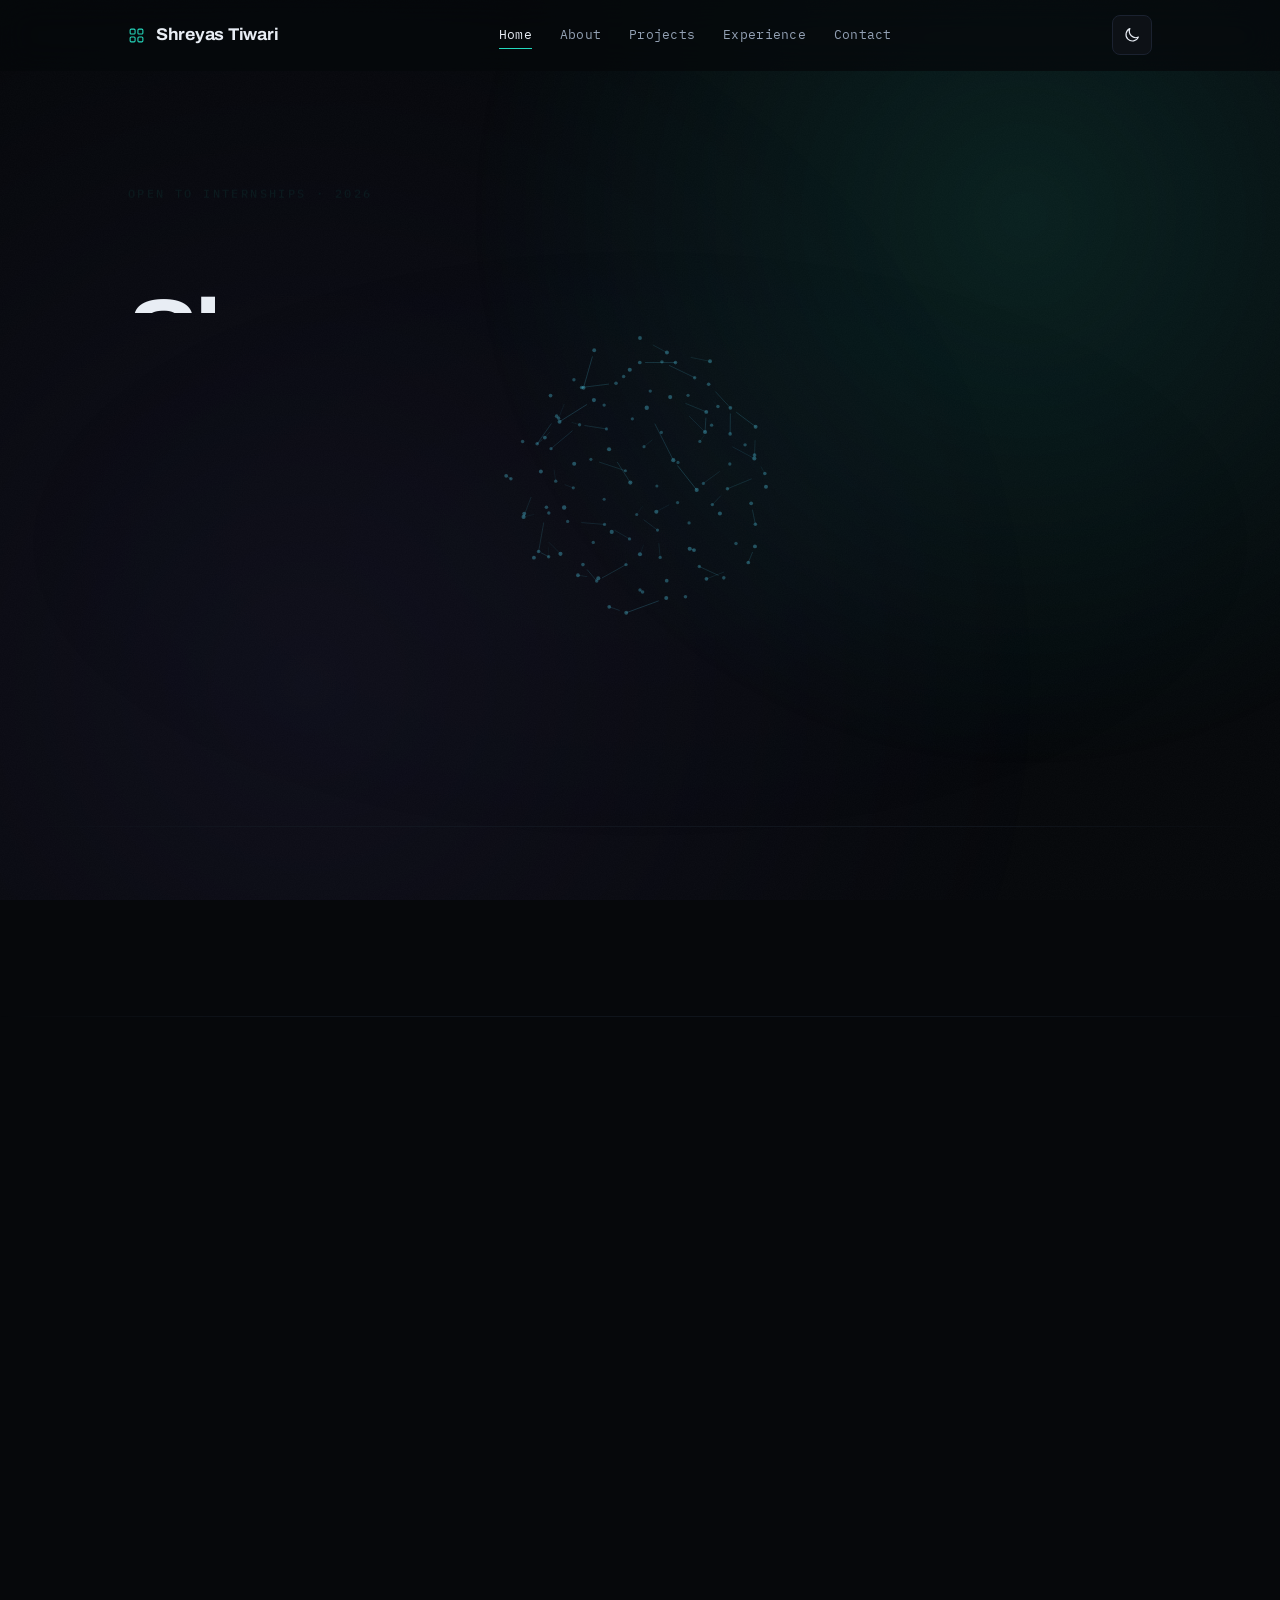
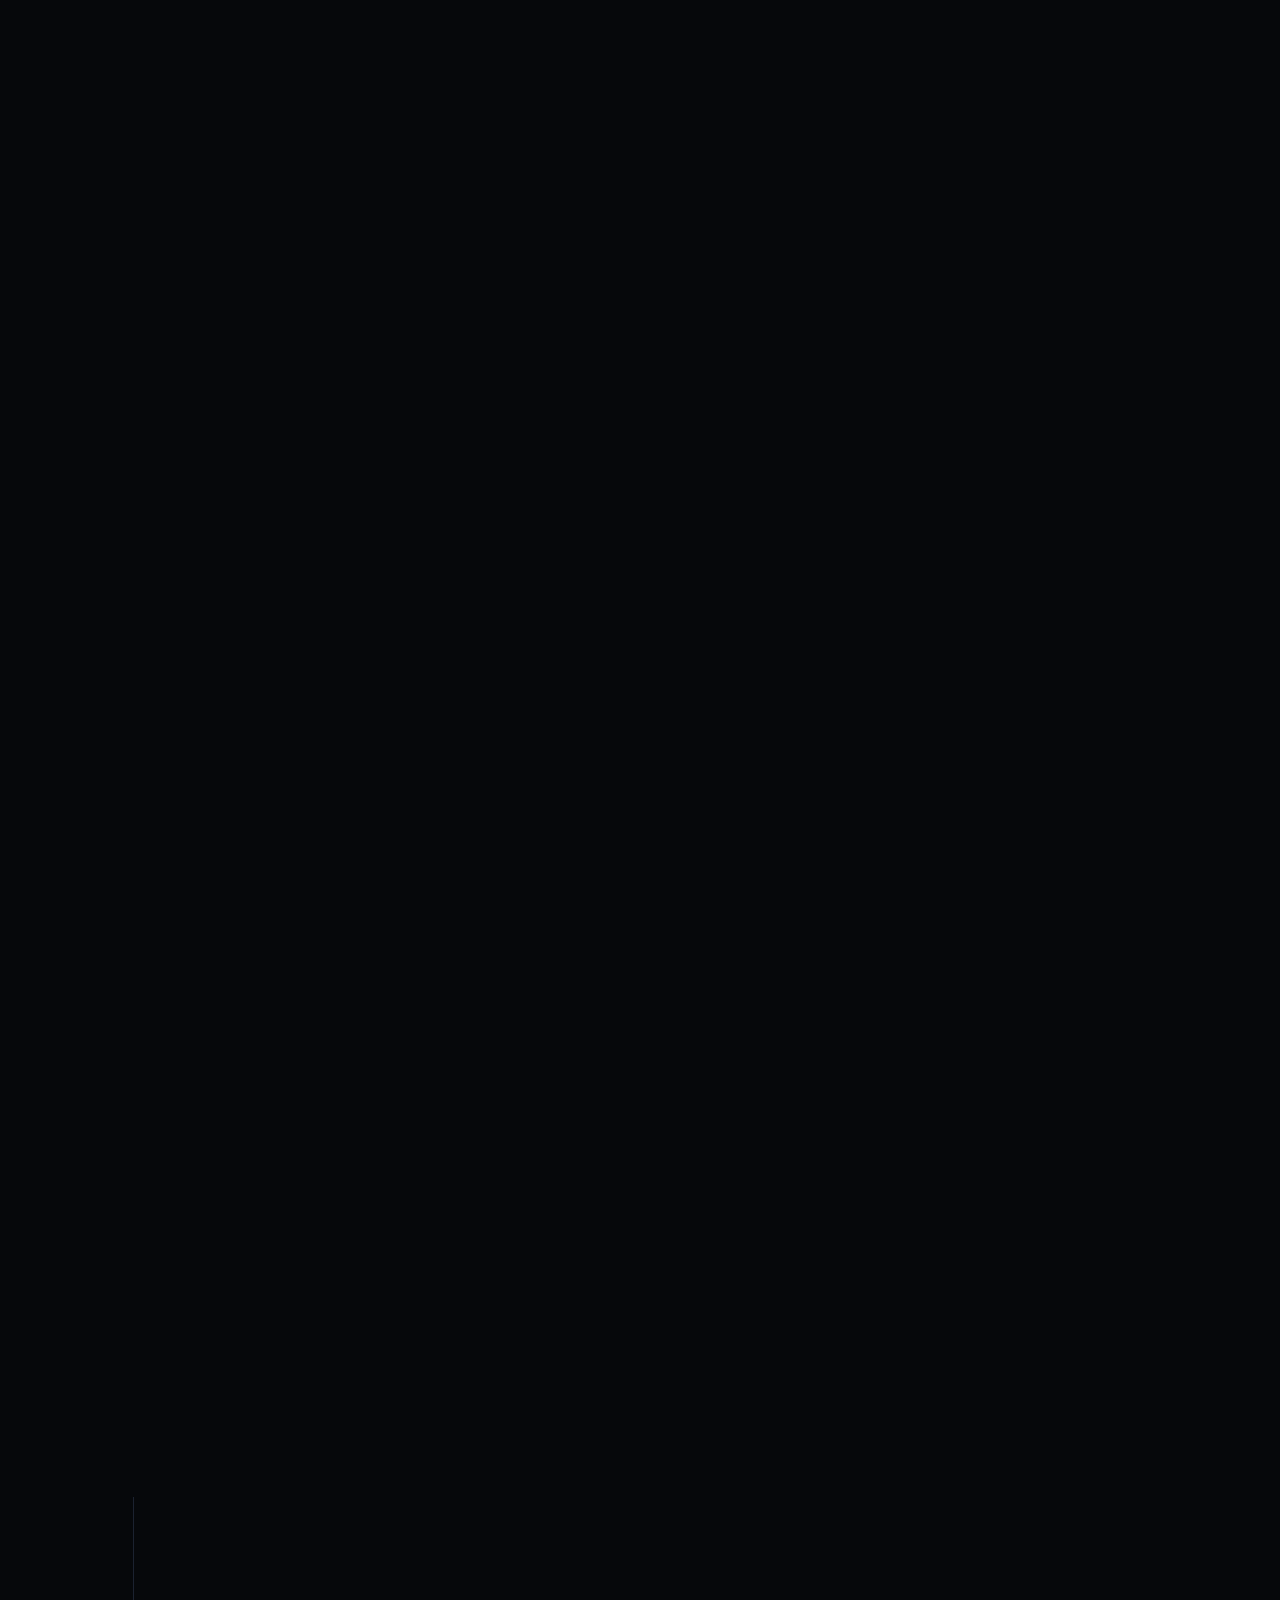
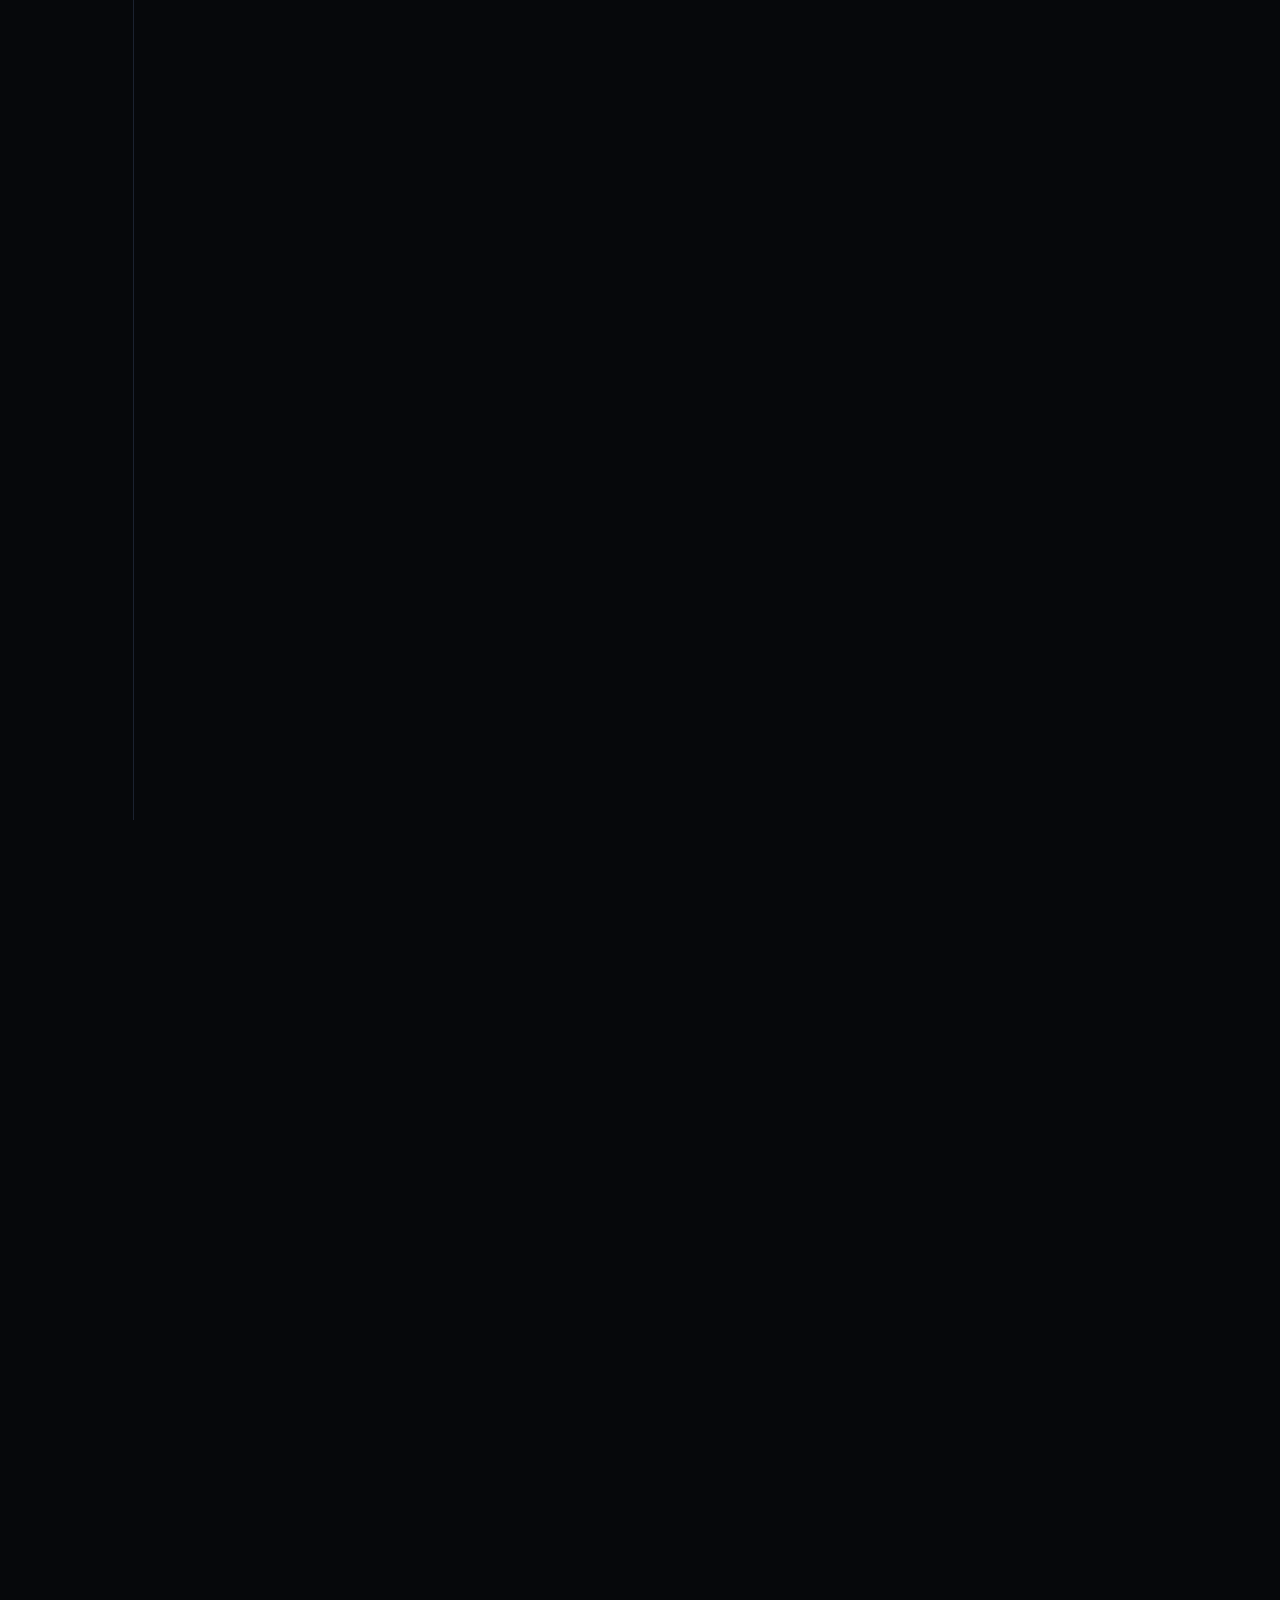
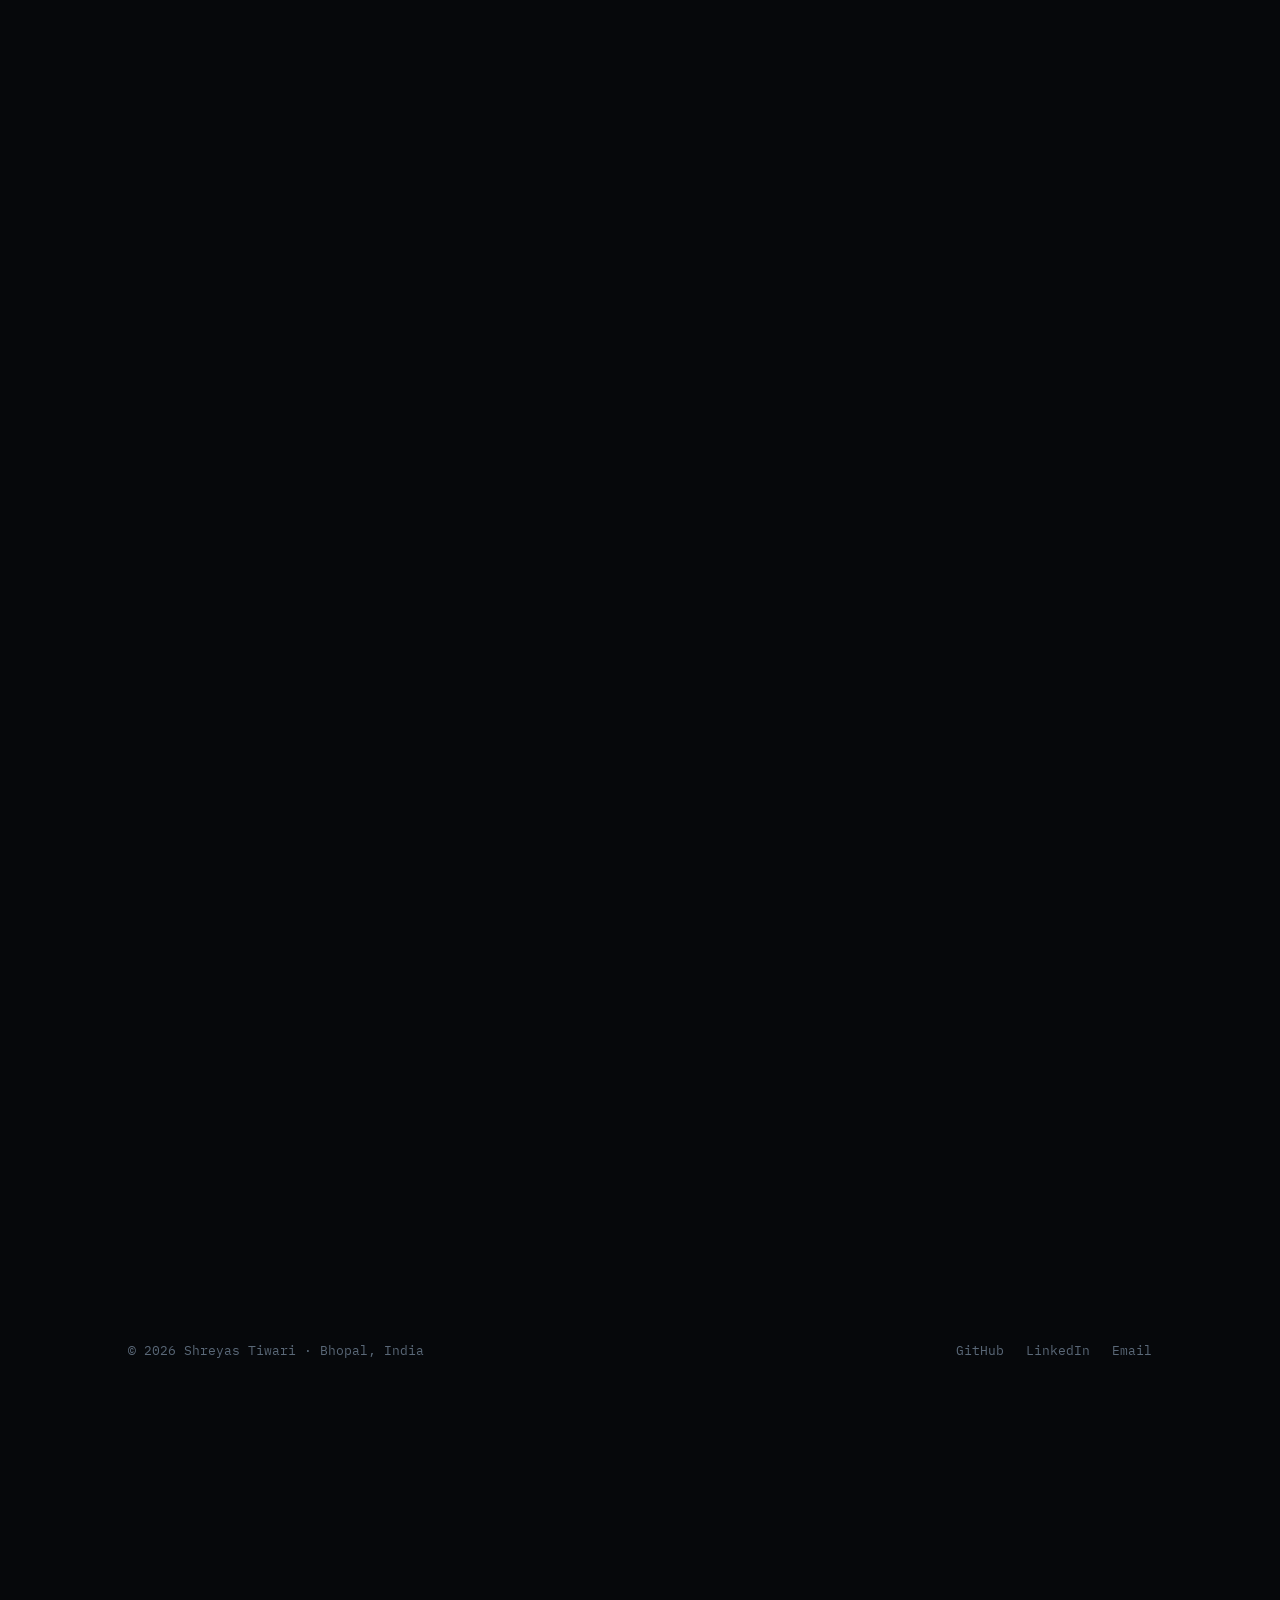
==== commit 6a5dcaab: "Merge five pages into one scroll-driven single page Sections become anchors (#about, #technology, #p" ====
--- a/about.html
+++ b/about.html
@@ -1,186 +1 @@
-<!DOCTYPE html>
-<html lang="en">
-<head>
-<meta charset="UTF-8">
-<meta name="viewport" content="width=device-width, initial-scale=1.0">
-<title>About &mdash; Shreyas Tiwari</title>
-<meta name="description" content="Shreyas Tiwari's academic background, technical skills across Python, Generative AI, backend and data work, and the things he does away from a keyboard.">
-<meta name="theme-color" content="#06080B">
-<script>(function(){try{var t=localStorage.getItem('theme');document.documentElement.setAttribute('data-theme',t==='light'?'light':'dark');}catch(e){document.documentElement.setAttribute('data-theme','dark');}})();</script>
-<link rel="preconnect" href="https://fonts.googleapis.com">
-<link rel="preconnect" href="https://fonts.gstatic.com" crossorigin>
-<link href="https://fonts.googleapis.com/css2?family=Archivo:wdth,wght@75..112,500..700&family=IBM+Plex+Mono:wght@400;500&family=Source+Sans+3:wght@400;600&display=swap" rel="stylesheet">
-<link rel="stylesheet" href="style.css">
-</head>
-<body>
-<a class="skip" href="#main">Skip to content</a>
-<svg class="sprite" aria-hidden="true" focusable="false">
-  <symbol id="sym-mark" viewBox="0 0 24 24"><rect x="3" y="3" width="7" height="7" rx="1.5"/><rect x="14" y="3" width="7" height="7" rx="1.5"/><rect x="3" y="14" width="7" height="7" rx="1.5"/><rect x="14" y="14" width="7" height="7" rx="1.5"/></symbol>
-  <symbol id="sym-moon" viewBox="0 0 24 24"><path d="M20.5 14.8A8.6 8.6 0 0 1 9.2 3.5a8.6 8.6 0 1 0 11.3 11.3z"/></symbol>
-  <symbol id="sym-sun" viewBox="0 0 24 24"><circle cx="12" cy="12" r="4.2"/><path d="M12 2.6v2.2M12 19.2v2.2M2.6 12h2.2M19.2 12h2.2M5.4 5.4l1.6 1.6M17 17l1.6 1.6M18.6 5.4L17 7M7 17l-1.6 1.6"/></symbol>
-  <symbol id="sym-model" viewBox="0 0 24 24"><path d="M9 3.5H5.5v6l-2.5 2.5 2.5 2.5v6H9"/><path d="M15 3.5h3.5v6l2.5 2.5-2.5 2.5v6H15"/><circle cx="12" cy="12" r="1.6"/></symbol>
-  <symbol id="sym-pipeline" viewBox="0 0 24 24"><path d="M3.5 6h5"/><path d="M3.5 12h10"/><path d="M3.5 18h16"/><path d="M17 15.5l2.5 2.5-2.5 2.5"/></symbol>
-  <symbol id="sym-schema" viewBox="0 0 24 24"><rect x="3" y="4" width="18" height="16" rx="2"/><path d="M3 9.5h18"/><path d="M9.5 9.5V20"/></symbol>
-  <symbol id="sym-terminal" viewBox="0 0 24 24"><rect x="3" y="4" width="18" height="16" rx="2"/><path d="M7.5 9.5l3 2.5-3 2.5"/><path d="M13 15h4"/></symbol>
-  <symbol id="sym-braces" viewBox="0 0 24 24"><path d="M4 12h4"/><path d="M12 12h8"/><circle cx="10" cy="12" r="1.6"/><path d="M4 6.5h16"/><path d="M4 17.5h16"/></symbol>
-</svg>
-
-<header class="site-head">
-  <div class="wrap head-inner">
-    <a class="brand" href="index.html"><svg class="glyph"><use href="#sym-mark"/></svg>Shreyas Tiwari</a>
-    <nav class="site-nav" id="primary-nav" aria-label="Primary">
-      <ul class="nav-list">
-        <li><a href="index.html">Home</a></li>
-        <li><a href="about.html" aria-current="page">About</a></li>
-        <li><a href="experience.html">Experience</a></li>
-        <li><a href="projects.html">Projects</a></li>
-        <li><a href="contact.html">Contact</a></li>
-      </ul>
-    </nav>
-    <div class="head-actions">
-      <button class="icon-btn theme-toggle" type="button" aria-label="Switch to light theme" aria-pressed="false">
-        <svg class="glyph icon-moon"><use href="#sym-moon"/></svg>
-        <svg class="glyph icon-sun"><use href="#sym-sun"/></svg>
-      </button>
-      <button class="icon-btn nav-toggle" type="button" aria-expanded="false" aria-controls="primary-nav" aria-label="Open menu">
-        <span></span><span></span><span></span>
-      </button>
-    </div>
-  </div>
-</header>
-
-<main id="main">
-
-  <section class="band">
-    <div class="wrap">
-      <div class="band-head">
-        <p class="eyebrow hero-fade" style="--d: 0.05s">About</p>
-        <h2 class="band-title"><span class="line-mask"><span>The long version</span></span></h2>
-      </div>
-
-      <div class="prose">
-        <div class="hero-fade" style="--d: 0.35s">
-          <p>I'm in my third year of a B.Tech in Computer Science at <b>VIT Bhopal University</b>, currently at a CGPA of 8.59. The core curriculum gave me the parts that don't go out of date &mdash; data structures, algorithms, databases, object-oriented design &mdash; and most of my own time since has gone into learning how to turn those into systems that produce a result someone else can reproduce.</p>
-          <p>Python is where I'm strongest, and most of my recent work sits around <b>large language models</b>: prompt engineering, retrieval-augmented generation, and the unglamorous discipline of constraining model output to a schema so downstream code can rely on it. A model that returns free text is a demo. One that returns validated JSON is a component.</p>
-          <p>The other half is data. I'm comfortable owning a pipeline end to end &mdash; raw ingestion, cleaning, missing-value handling, encoding, feature engineering &mdash; through to a <b>benchmarked result on a held-out set</b> that a teammate can rerun and get the same numbers from. That habit came out of a hackathon deadline and stuck.</p>
-          <p>Underneath all of it I keep a steady DSA practice. It's partly interview preparation and partly because a clean solution to a hard problem remains one of the more satisfying things in this field.</p>
-          <p>What I want next is a software engineering or Generative AI internship on a team that ships &mdash; somewhere I can learn from code review, own something small end to end, and find out how these ideas hold up at real scale.</p>
-        </div>
-
-        <ul class="facts reveal" data-delay="120">
-          <li><span class="k">Degree</span><span class="v">B.Tech, Computer Science<small>VIT Bhopal &middot; 2024&ndash;2028</small></span></li>
-          <li><span class="k">CGPA</span><span class="v">8.59 / 10</span></li>
-          <li><span class="k">Class XII</span><span class="v">77%<small>Gulmohar Public School &middot; 2023</small></span></li>
-          <li><span class="k">Class X</span><span class="v">90.1%<small>Gulmohar Public School &middot; 2021</small></span></li>
-          <li><span class="k">Based in</span><span class="v">Bhopal, India</span></li>
-          <li><span class="k">Seeking</span><span class="v">SWE or GenAI internship</span></li>
-        </ul>
-      </div>
-    </div>
-  </section>
-
-  <section class="band-alt">
-    <div class="wrap">
-      <div class="band-head reveal">
-        <p class="eyebrow eyebrow--pulse">Skills</p>
-        <h2 class="band-title">What I work with</h2>
-        <p class="band-sub">Grouped by what I would actually be trusted to do with it today, not by how long the logo has been on my screen.</p>
-      </div>
-
-      <div class="skill-set">
-        <div class="skill-col reveal">
-          <h3><svg class="glyph"><use href="#sym-terminal"/></svg>Languages &amp; core</h3>
-          <ul>
-            <li>Python <span class="level">Advanced</span></li>
-            <li>Data structures &amp; algorithms <span class="level">Advanced</span></li>
-            <li>Object-oriented design <span class="level">Advanced</span></li>
-            <li>Java <span class="level level-mid">Intermediate</span></li>
-            <li>SQL <span class="level level-mid">Intermediate</span></li>
-          </ul>
-        </div>
-
-        <div class="skill-col reveal" data-delay="90">
-          <h3><svg class="glyph"><use href="#sym-model"/></svg>AI &amp; machine learning</h3>
-          <ul>
-            <li>LLMs &amp; prompt engineering <span class="level">Advanced</span></li>
-            <li>Structured model output <span class="level">Advanced</span></li>
-            <li>Retrieval-augmented generation <span class="level level-mid">Intermediate</span></li>
-            <li>TensorFlow &amp; TF Lite <span class="level level-mid">Intermediate</span></li>
-            <li>Natural language processing <span class="level level-mid">Intermediate</span></li>
-          </ul>
-        </div>
-
-        <div class="skill-col reveal" data-delay="180">
-          <h3><svg class="glyph"><use href="#sym-pipeline"/></svg>Backend &amp; data</h3>
-          <ul>
-            <li>pandas &amp; data pipelines <span class="level">Advanced</span></li>
-            <li>REST APIs <span class="level level-mid">Intermediate</span></li>
-            <li>MySQL <span class="level level-mid">Intermediate</span></li>
-            <li>Schema normalization <span class="level level-mid">Intermediate</span></li>
-          </ul>
-        </div>
-
-        <div class="skill-col reveal" data-delay="270">
-          <h3><svg class="glyph"><use href="#sym-schema"/></svg>Web</h3>
-          <ul>
-            <li>HTML &amp; CSS <span class="level level-mid">Intermediate</span></li>
-            <li>JavaScript <span class="level level-mid">Intermediate</span></li>
-            <li>PHP <span class="level level-mid">Intermediate</span></li>
-            <li>Chart.js <span class="level level-mid">Intermediate</span></li>
-            <li>Google OAuth 2.0 <span class="level level-low">Working</span></li>
-          </ul>
-        </div>
-
-        <div class="skill-col reveal" data-delay="360">
-          <h3><svg class="glyph"><use href="#sym-braces"/></svg>Tools</h3>
-          <ul>
-            <li>Git &amp; GitHub <span class="level">Advanced</span></li>
-            <li>Jupyter, Colab, Kaggle <span class="level">Advanced</span></li>
-            <li>VS Code <span class="level">Advanced</span></li>
-            <li>Linux <span class="level level-mid">Intermediate</span></li>
-          </ul>
-        </div>
-      </div>
-    </div>
-  </section>
-
-  <section class="band">
-    <div class="wrap">
-      <div class="band-head reveal">
-        <p class="eyebrow eyebrow--ember">Beyond coding</p>
-        <h2 class="band-title">Three things I do<br>away from a terminal</h2>
-      </div>
-
-      <div class="interests">
-        <div class="interest reveal">
-          <h3>Photography</h3>
-          <p>Composition and lighting. Deciding what belongs in the frame turns out to be the same skill as deciding what belongs in a function.</p>
-        </div>
-        <div class="interest reveal" data-delay="80">
-          <h3>Digital sketching</h3>
-          <p>Illustration on a tablet. Line work and shading are both exercises in restraint &mdash; knowing which strokes to leave out.</p>
-        </div>
-        <div class="interest reveal" data-delay="160">
-          <h3>Speedcubing</h3>
-          <p>Rubik's cubes and algorithmic puzzles. Memorised sequences executed under time pressure, which is closer to competitive programming than it sounds.</p>
-        </div>
-      </div>
-    </div>
-  </section>
-
-</main>
-
-<footer class="site-foot">
-  <div class="wrap foot-inner">
-    <p>&copy; <span data-year>2026</span> Shreyas Tiwari &middot; Bhopal, India</p>
-    <div class="foot-links">
-      <a href="https://github.com/Shreyas310805" target="_blank" rel="noopener">GitHub</a>
-      <a href="https://www.linkedin.com/in/shreyas-tiwari-ba2aa6340" target="_blank" rel="noopener">LinkedIn</a>
-      <a href="mailto:shreyastiwari0531@gmail.com">Email</a>
-    </div>
-  </div>
-</footer>
-
-<script src="script.js"></script>
-</body>
-</html>
+<!DOCTYPE html><html lang="en"><head><meta charset="UTF-8"><title>About &mdash; Shreyas Tiwari</title><link rel="canonical" href="index.html#about"><meta http-equiv="refresh" content="0; url=index.html#about"></head><body><p>This page has moved. <a href="index.html#about">Continue to About</a>.</p></body></html>
